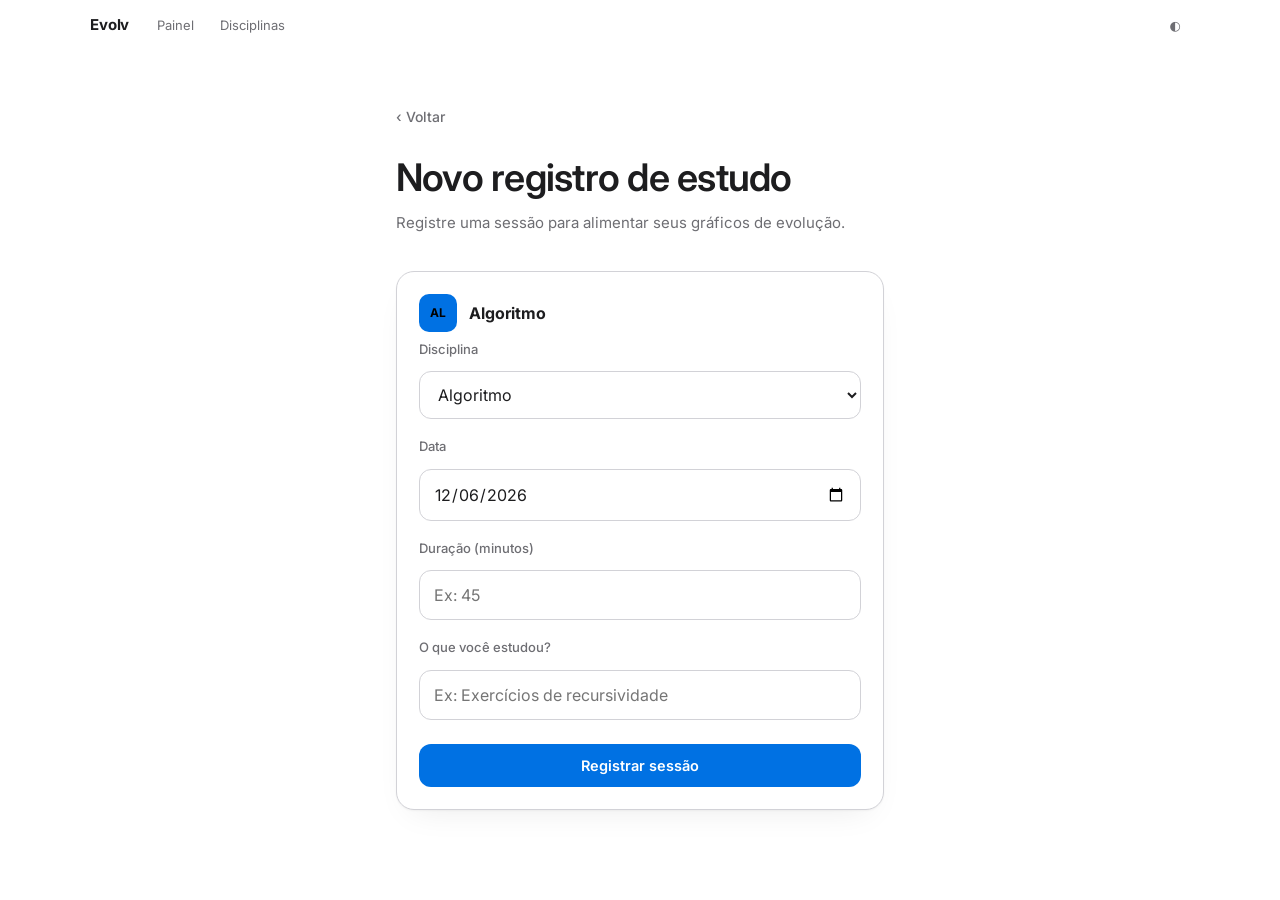
==== add-log.html @ 8ce438cb "páginas separadas por rota e dados prontos para API" ====
<!doctype html>
<html lang="pt-BR">
<head>
<meta charset="utf-8">
<meta name="viewport" content="width=device-width, initial-scale=1, viewport-fit=cover">
<title>Novo registro de estudo — Evolv</title>
<script>try{var t=localStorage.getItem('evolv:theme');if(t)document.documentElement.dataset.theme=t;}catch(e){}</script>
<link rel="icon" href="data:image/svg+xml,%3Csvg xmlns='http://www.w3.org/2000/svg' viewBox='0 0 100 100'%3E%3Crect width='100' height='100' rx='22' fill='%23000'/%3E%3Ctext x='50' y='67' font-size='54' font-family='Arial' fill='%23fff' text-anchor='middle'%3EE%3C/text%3E%3C/svg%3E">
<link rel="preconnect" href="https://fonts.googleapis.com">
<link rel="preconnect" href="https://fonts.gstatic.com" crossorigin>
<link href="https://fonts.googleapis.com/css2?family=Inter:wght@400;500;600;700&display=swap" rel="stylesheet">
<link rel="stylesheet" href="css/theme.css">
<link rel="stylesheet" href="css/base.css">
<link rel="stylesheet" href="css/nav.css">
<link rel="stylesheet" href="css/components.css">
<link rel="stylesheet" href="css/animations.css">
</head>
<body>

<nav id="navbar">
  <div class="nav-inner">
    <a href="index.html" class="nav-logo">Evolv</a>
    <div class="nav-links">
      <a href="dashboard.html">Painel</a>
      <a href="index.html#subjects">Disciplinas</a>
    </div>
    <div class="nav-right">
      <button class="theme-btn" data-act="theme" title="Alternar tema">◐</button>
    </div>
  </div>
</nav>

<main class="app-main">
  <div class="container" style="max-width:600px">
    <a class="back-link" href="javascript:history.back()">‹ Voltar</a>
    <div class="page-head"><div><h1>Novo registro de estudo</h1><p>Registre uma sessão para alimentar seus gráficos de evolução.</p></div></div>

    <div class="card">
      <div class="subject-ctx" id="subjectCtx"></div>
      <form id="logForm" class="form-card">
        <div class="field">
          <label for="subjectSelect">Disciplina</label>
          <select id="subjectSelect" required></select>
        </div>
        <div class="field">
          <label for="date">Data</label>
          <input id="date" type="date" required>
        </div>
        <div class="field">
          <label for="minutes">Duração (minutos)</label>
          <input id="minutes" type="number" min="1" placeholder="Ex: 45" required>
        </div>
        <div class="field">
          <label for="content">O que você estudou?</label>
          <input id="content" maxlength="160" placeholder="Ex: Exercícios de recursividade">
        </div>
        <div class="form-actions">
          <button type="submit" class="btn block">Registrar sessão</button>
        </div>
      </form>
    </div>
  </div>
</main>

<script src="js/core/utils.js"></script>
<script src="js/core/state.js"></script>
<script src="js/data/database.js"></script>
<script src="js/services/services.js"></script>
<script src="js/ui/reveal.js"></script>
<script src="js/pages/add-log.js"></script>
</body>
</html>
---- css/theme.css ----
:root{
  --bg:#ffffff; --bg2:#f5f5f7; --panel:#ffffff; --text:#1d1d1f; --muted:#6e6e73; --line:#d2d2d7;
  --accent:#0071e3; --good:#1d8a3f; --bad:#d70015;
  --shadow:0 1px 2px #0000000a, 0 14px 34px -16px #00000018;
  --radius:18px;
  color-scheme:light;
}
:root[data-theme="dark"]{
  --bg:#000000; --bg2:#1d1d1f; --panel:#161617; --text:#f5f5f7; --muted:#98989d; --line:#39393c;
  --accent:#2997ff; --shadow:0 1px 2px #0000004d, 0 14px 34px -16px #00000070;
  color-scheme:dark;
}
@media(prefers-color-scheme:dark){
  :root:not([data-theme="light"]):not([data-theme="dark"]){
    --bg:#000000; --bg2:#1d1d1f; --panel:#161617; --text:#f5f5f7; --muted:#98989d; --line:#39393c;
    --accent:#2997ff; --shadow:0 1px 2px #0000004d, 0 14px 34px -16px #00000070;
    color-scheme:dark;
  }
}
---- css/base.css ----
*{box-sizing:border-box;margin:0;padding:0}
:root{padding-top:env(safe-area-inset-top,0px);padding-bottom:env(safe-area-inset-bottom,0px)}
html{scroll-behavior:smooth;scroll-padding-top:64px}
body{
  background:var(--bg); color:var(--text);
  font-family:-apple-system,BlinkMacSystemFont,"SF Pro Text","Inter",ui-sans-serif,system-ui,"Segoe UI",Roboto,sans-serif;
  font-size:16px; line-height:1.5; -webkit-font-smoothing:antialiased;
  transition:background .35s ease, color .35s ease;
}
h1,h2,h3,h4{font-family:-apple-system,BlinkMacSystemFont,"SF Pro Display","Inter",ui-sans-serif,system-ui,sans-serif;letter-spacing:-.02em;font-weight:600}
button{font:inherit;color:inherit;background:none;border:0;cursor:pointer}
a{color:inherit;text-decoration:none}
input,select{font:inherit;color:var(--text);background:var(--panel);border:1px solid var(--line);border-radius:12px;padding:12px 14px;min-width:0;outline:0;transition:border-color .2s,box-shadow .2s}
input:focus,select:focus{border-color:var(--accent);box-shadow:0 0 0 4px color-mix(in srgb,var(--accent) 16%,transparent)}
label{display:block;font-size:13px;color:var(--muted);margin-bottom:6px;font-weight:500}
::selection{background:color-mix(in srgb,var(--accent) 25%,transparent)}
.container{max-width:1100px;margin:0 auto;padding-left:clamp(20px,5vw,56px);padding-right:clamp(20px,5vw,56px)}
.muted{color:var(--muted)}
.eyebrow{font-size:12px;font-weight:600;letter-spacing:.08em;text-transform:uppercase;color:var(--muted);margin-bottom:10px}
.section{padding:96px 0}
.section.tight{padding:72px 0}
.section-head{max-width:640px;margin:0 auto 48px;text-align:center}
.section-head h2{font-size:clamp(26px,4vw,40px)}
.section-head p{margin-top:14px;color:var(--muted);font-size:17px}
.dark-band{background:var(--bg2);color:var(--text)}
.pill{display:inline-flex;align-items:center;gap:8px;padding:11px 22px;border-radius:99px;font-weight:600;font-size:14.5px;transition:transform .2s ease,opacity .2s ease,background .2s ease}
.pill:active{transform:scale(.97)}
.pill.primary{background:var(--text);color:var(--bg)}
.pill.primary:hover{opacity:.82}
.pill.secondary{background:transparent;color:var(--accent);border:1px solid var(--line)}
.pill.secondary:hover{border-color:var(--accent)}
.back-link{display:inline-flex;align-items:center;gap:6px;color:var(--muted);font-size:14px;font-weight:500;margin-bottom:22px}
.back-link:hover{color:var(--text)}
---- css/nav.css ----
#navbar{position:fixed;top:0;left:0;right:0;z-index:100;height:52px;display:flex;align-items:center;
  padding:0 clamp(16px,5vw,32px);padding-top:env(safe-area-inset-top,0px);
  background:color-mix(in srgb, var(--bg) 78%, transparent);backdrop-filter:blur(20px) saturate(1.6);
  border-bottom:1px solid transparent;transition:border-color .3s}
#navbar.scrolled{border-bottom-color:var(--line)}
.nav-inner{max-width:1100px;margin:0 auto;width:100%;display:flex;align-items:center;gap:28px}
.nav-logo{font-size:15px;font-weight:700;letter-spacing:-.01em}
.nav-links{display:flex;gap:26px;font-size:13px;color:var(--muted);flex:1}
.nav-links a{transition:color .2s}
.nav-links a:hover,.nav-links a.on{color:var(--text)}
.nav-right{display:flex;align-items:center;gap:10px}
.theme-btn{width:30px;height:30px;border-radius:8px;display:grid;place-items:center;color:var(--muted);font-size:13px;transition:background .2s,color .2s}
.theme-btn:hover{background:var(--bg2);color:var(--text)}
.nav-cta{background:var(--accent);color:#fff;padding:7px 16px;border-radius:99px;font-size:13px;font-weight:600;transition:opacity .2s}
.nav-cta:hover{opacity:.85}
@media(max-width:720px){.nav-links{display:none}}
---- css/components.css ----
.app-main{padding:104px 0 90px}
.page-head{display:flex;align-items:flex-end;justify-content:space-between;gap:20px;margin-bottom:36px;flex-wrap:wrap}
.page-head h1{font-size:clamp(26px,4vw,38px);display:flex;align-items:center;gap:12px}
.page-head p{color:var(--muted);margin-top:6px;font-size:15px}

.grid{display:grid;gap:14px}
.kpis{grid-template-columns:repeat(auto-fit,minmax(160px,1fr))}
.two{grid-template-columns:repeat(auto-fit,minmax(340px,1fr))}
.mt{margin-top:14px}

.card{background:var(--panel);border:1px solid var(--line);border-radius:var(--radius);padding:22px;box-shadow:var(--shadow)}
.card h3{font-size:13px;color:var(--muted);font-weight:600;margin-bottom:12px;text-transform:uppercase;letter-spacing:.04em}
.kpi b{display:block;font-size:30px;font-weight:700;color:var(--c,var(--text))}
.kpi span{color:var(--muted);font-size:13px}

.btn{background:var(--c,var(--accent));color:#fff;border-radius:12px;padding:11px 20px;font-weight:600;font-size:14.5px;transition:transform .15s,opacity .2s}
.btn:hover{opacity:.88}
.btn:active{transform:scale(.97)}
.btn.ghost{background:var(--bg2);color:var(--text)}
.btn.block{width:100%;text-align:center;display:block}

.subj-grid-app{display:grid;grid-template-columns:repeat(auto-fit,minmax(230px,1fr));gap:14px}
.subj-card-app{background:var(--panel);border:1px solid var(--line);border-radius:var(--radius);padding:22px;transition:transform .25s,box-shadow .25s;text-align:left}
.subj-card-app:hover{transform:translateY(-4px);box-shadow:var(--shadow)}
.subj-card-app .badge{width:38px;height:38px;border-radius:10px;display:grid;place-items:center;font-weight:700;font-size:12px;color:#000;margin-bottom:14px}
.subj-card-app h3{font-size:16px;margin-bottom:10px}
.subj-card-app .bar{height:6px;background:var(--bg2);border-radius:6px;overflow:hidden;margin-bottom:8px}
.subj-card-app .fill{height:100%;border-radius:6px;background:var(--c);transition:width 1s cubic-bezier(.2,.8,.2,1)}
.subj-card-app .meta{display:flex;justify-content:space-between;font-size:12.5px;color:var(--muted)}

.tabs,.chips{display:flex;gap:6px;flex-wrap:wrap;margin-bottom:16px}
.tabs a,.chips button{padding:7px 16px;border-radius:99px;background:var(--bg2);color:var(--muted);font-size:13.5px;font-weight:500;transition:all .2s}
.tabs a.on,.chips button.on{background:var(--text);color:var(--bg)}

.list-card{padding:6px 22px}
.li{display:flex;align-items:center;gap:12px;padding:14px 0;border-bottom:1px solid var(--line)}
.li:last-child{border:0}
.li.done .t{text-decoration:line-through;color:var(--muted)}
.t{flex:1;font-size:14.5px}
.chk{width:22px;height:22px;border-radius:50%;border:1.5px solid var(--c);flex:none;display:grid;place-items:center;color:#fff;font-size:11px;transition:background .2s,transform .2s}
.chk:hover{transform:scale(1.12)}
.done .chk{background:var(--c);border-color:var(--c)}
.due{font-size:12px;padding:3px 11px;border-radius:99px;background:var(--bg2);color:var(--muted)}
.due.late{background:color-mix(in srgb,var(--bad) 14%,transparent);color:var(--bad)}
.x{color:var(--muted);opacity:.5;width:24px;font-size:15px;transition:opacity .2s,color .2s}
.x:hover{opacity:1;color:var(--bad)}
.empty{text-align:center;color:var(--muted);padding:34px 0;font-size:14px}

.chart{width:100%;height:auto;display:block}
.gl{stroke:var(--line)}
.tx{fill:var(--muted);font-size:11px}
.ln{fill:none;stroke-width:2.4;stroke-linecap:round;stroke-linejoin:round}
.leg{display:flex;gap:14px;flex-wrap:wrap;font-size:12.5px;color:var(--muted);margin-top:10px}
.leg span{display:flex;align-items:center;gap:6px}
.dot{width:9px;height:9px;border-radius:50%;background:var(--c);flex:none;display:inline-block}
.dot.big{width:14px;height:14px}

.form-card{max-width:480px;margin:0 auto;display:grid;gap:18px}
.field{display:grid;gap:6px}
.subject-ctx{display:flex;align-items:center;gap:12px;margin-bottom:8px}
.subject-ctx .badge{width:38px;height:38px;border-radius:10px;display:grid;place-items:center;font-weight:700;font-size:12px;color:#000}
.subject-ctx b{font-size:16px}
.form-actions{display:flex;gap:10px;margin-top:6px}
---- css/animations.css ----
.reveal{opacity:0;transform:translateY(22px);transition:opacity .8s cubic-bezier(.2,.7,.2,1),transform .8s cubic-bezier(.2,.7,.2,1)}
.reveal.in{opacity:1;transform:none}
.reveal.scale{transform:translateY(14px) scale(.97)}
.reveal.scale.in{transform:none}
.stagger>*{opacity:0;transform:translateY(18px);transition:opacity .6s ease,transform .6s ease}
.stagger.in>*{opacity:1;transform:none}
.stagger.in>*:nth-child(1){transition-delay:.02s}.stagger.in>*:nth-child(2){transition-delay:.07s}
.stagger.in>*:nth-child(3){transition-delay:.12s}.stagger.in>*:nth-child(4){transition-delay:.17s}
.stagger.in>*:nth-child(5){transition-delay:.22s}

@keyframes fadeIn{from{opacity:0;transform:translateY(8px)}}
@keyframes grow{from{transform:scaleY(0)}}
@keyframes draw{from{stroke-dasharray:1;stroke-dashoffset:1}to{stroke-dasharray:1;stroke-dashoffset:0}}
.anim .card,.anim .li,.anim .subj-card-app{animation:fadeIn .5s both}
.anim .grid>:nth-child(2){animation-delay:.05s}.anim .grid>:nth-child(3){animation-delay:.1s}.anim .grid>:nth-child(4){animation-delay:.15s}
.anim rect.bx{animation:grow .6s both;transform-box:fill-box;transform-origin:bottom}
.anim .ln{animation:draw 1.1s both}

@media(prefers-reduced-motion:reduce){*{animation:none!important;transition:none!important}}
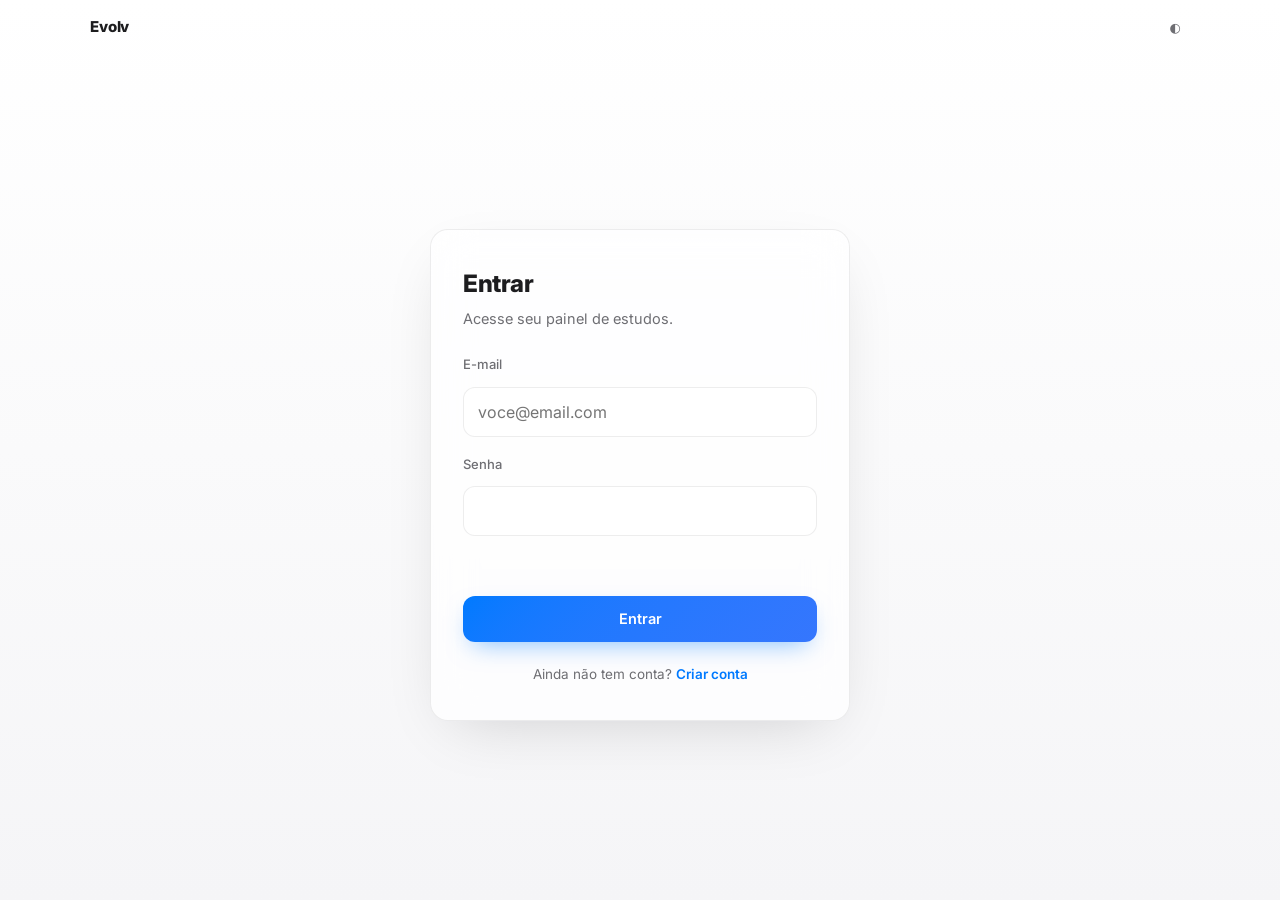
==== commit 5b3a0559: "api insert and login" ====
--- a/add-log.html
+++ b/add-log.html
@@ -22,10 +22,15 @@
     <a href="index.html" class="nav-logo">Evolv</a>
     <div class="nav-links">
       <a href="dashboard.html">Painel</a>
-      <a href="index.html#subjects">Disciplinas</a>
+      <a href="about.html">Sobre</a>
     </div>
     <div class="nav-right">
       <button class="theme-btn" data-act="theme" title="Alternar tema">◐</button>
+      <span data-auth="out" style="display:none"><a href="login.html" class="nav-cta">Entrar</a></span>
+      <span data-auth="in" style="display:none;align-items:center;gap:12px">
+        <a href="profile.html" class="nav-avatar" id="navAvatar">?</a>
+        <a href="javascript:void(0)" class="nav-logout" data-act="logout">Sair</a>
+      </span>
     </div>
   </div>
 </nav>
@@ -65,6 +70,7 @@
 <script src="js/core/utils.js"></script>
 <script src="js/core/state.js"></script>
 <script src="js/data/database.js"></script>
+<script src="js/services/auth.js"></script>
 <script src="js/services/services.js"></script>
 <script src="js/ui/reveal.js"></script>
 <script src="js/pages/add-log.js"></script>
--- a/css/theme.css
+++ b/css/theme.css
@@ -1,19 +1,34 @@
 :root{
-  --bg:#ffffff; --bg2:#f5f5f7; --panel:#ffffff; --text:#1d1d1f; --muted:#6e6e73; --line:#d2d2d7;
-  --accent:#0071e3; --good:#1d8a3f; --bad:#d70015;
+  --bg:#ffffff; --bg-gradient: linear-gradient(180deg,#ffffff 0%,#f5f5f7 100%);
+  --bg2:#f5f5f7; --panel:#ffffff;
+  --glass-bg: rgba(255,255,255,0.72); --glass-border: rgba(0,0,0,0.07); --glass-blur: 20px;
+  --text:#1d1d1f; --muted:#6e6e73; --line:#d2d2d7;
+  --accent:#007aff; --accent2:#986ffa; --good:#1d8a3f; --bad:#d70015;
   --shadow:0 1px 2px #0000000a, 0 14px 34px -16px #00000018;
+  --shadow-glass:0 20px 60px -24px rgba(0,0,0,0.18);
   --radius:18px;
+  --ease: cubic-bezier(.25,1,.5,1);
   color-scheme:light;
 }
 :root[data-theme="dark"]{
-  --bg:#000000; --bg2:#1d1d1f; --panel:#161617; --text:#f5f5f7; --muted:#98989d; --line:#39393c;
-  --accent:#2997ff; --shadow:0 1px 2px #0000004d, 0 14px 34px -16px #00000070;
+  --bg:#000000; --bg-gradient: radial-gradient(circle at 15% -10%, rgba(0,122,255,0.16), transparent 45%), radial-gradient(circle at 85% 0%, rgba(152,111,250,0.14), transparent 40%), linear-gradient(180deg,#000000 0%,#0d0d11 100%);
+  --bg2:#1d1d1f; --panel:#1c1c1e;
+  --glass-bg: rgba(255,255,255,0.055); --glass-border: rgba(255,255,255,0.08); --glass-blur: 20px;
+  --text:#f5f5f7; --muted:#98989d; --line:#39393c;
+  --accent:#0a84ff; --accent2:#a879ff; --good:#32d74b; --bad:#ff453a;
+  --shadow:0 1px 2px #0000004d, 0 14px 34px -16px #00000070;
+  --shadow-glass:0 24px 70px -20px rgba(0,0,0,0.65);
   color-scheme:dark;
 }
 @media(prefers-color-scheme:dark){
   :root:not([data-theme="light"]):not([data-theme="dark"]){
-    --bg:#000000; --bg2:#1d1d1f; --panel:#161617; --text:#f5f5f7; --muted:#98989d; --line:#39393c;
-    --accent:#2997ff; --shadow:0 1px 2px #0000004d, 0 14px 34px -16px #00000070;
+    --bg:#000000; --bg-gradient: radial-gradient(circle at 15% -10%, rgba(0,122,255,0.16), transparent 45%), radial-gradient(circle at 85% 0%, rgba(152,111,250,0.14), transparent 40%), linear-gradient(180deg,#000000 0%,#0d0d11 100%);
+    --bg2:#1d1d1f; --panel:#1c1c1e;
+    --glass-bg: rgba(255,255,255,0.055); --glass-border: rgba(255,255,255,0.08); --glass-blur: 20px;
+    --text:#f5f5f7; --muted:#98989d; --line:#39393c;
+    --accent:#0a84ff; --accent2:#a879ff; --good:#32d74b; --bad:#ff453a;
+    --shadow:0 1px 2px #0000004d, 0 14px 34px -16px #00000070;
+    --shadow-glass:0 24px 70px -20px rgba(0,0,0,0.65);
     color-scheme:dark;
   }
 }
--- a/css/base.css
+++ b/css/base.css
@@ -2,16 +2,16 @@
 :root{padding-top:env(safe-area-inset-top,0px);padding-bottom:env(safe-area-inset-bottom,0px)}
 html{scroll-behavior:smooth;scroll-padding-top:64px}
 body{
-  background:var(--bg); color:var(--text);
+  background:var(--bg-gradient); background-attachment:fixed; color:var(--text);
   font-family:-apple-system,BlinkMacSystemFont,"SF Pro Text","Inter",ui-sans-serif,system-ui,"Segoe UI",Roboto,sans-serif;
   font-size:16px; line-height:1.5; -webkit-font-smoothing:antialiased;
-  transition:background .35s ease, color .35s ease;
+  transition:background .5s var(--ease), color .35s var(--ease);
 }
-h1,h2,h3,h4{font-family:-apple-system,BlinkMacSystemFont,"SF Pro Display","Inter",ui-sans-serif,system-ui,sans-serif;letter-spacing:-.02em;font-weight:600}
+h1,h2,h3,h4{font-family:-apple-system,BlinkMacSystemFont,"SF Pro Display","Inter",ui-sans-serif,system-ui,sans-serif;letter-spacing:-.02em;font-weight:700}
 button{font:inherit;color:inherit;background:none;border:0;cursor:pointer}
 a{color:inherit;text-decoration:none}
-input,select{font:inherit;color:var(--text);background:var(--panel);border:1px solid var(--line);border-radius:12px;padding:12px 14px;min-width:0;outline:0;transition:border-color .2s,box-shadow .2s}
-input:focus,select:focus{border-color:var(--accent);box-shadow:0 0 0 4px color-mix(in srgb,var(--accent) 16%,transparent)}
+input,select{font:inherit;color:var(--text);background:var(--panel);border:1px solid var(--glass-border);border-radius:12px;padding:12px 14px;min-width:0;outline:0;transition:border-color .3s var(--ease),box-shadow .3s var(--ease)}
+input:focus,select:focus{border-color:var(--accent);box-shadow:0 0 0 4px color-mix(in srgb,var(--accent) 18%,transparent)}
 label{display:block;font-size:13px;color:var(--muted);margin-bottom:6px;font-weight:500}
 ::selection{background:color-mix(in srgb,var(--accent) 25%,transparent)}
 .container{max-width:1100px;margin:0 auto;padding-left:clamp(20px,5vw,56px);padding-right:clamp(20px,5vw,56px)}
@@ -20,14 +20,17 @@
 .section{padding:96px 0}
 .section.tight{padding:72px 0}
 .section-head{max-width:640px;margin:0 auto 48px;text-align:center}
-.section-head h2{font-size:clamp(26px,4vw,40px)}
+.section-head h2{font-size:clamp(26px,4vw,40px);font-weight:800}
 .section-head p{margin-top:14px;color:var(--muted);font-size:17px}
 .dark-band{background:var(--bg2);color:var(--text)}
-.pill{display:inline-flex;align-items:center;gap:8px;padding:11px 22px;border-radius:99px;font-weight:600;font-size:14.5px;transition:transform .2s ease,opacity .2s ease,background .2s ease}
+
+.pill{display:inline-flex;align-items:center;gap:8px;padding:12px 24px;border-radius:99px;font-weight:600;font-size:14.5px;transition:transform .35s var(--ease),opacity .3s var(--ease),box-shadow .35s var(--ease),background .3s var(--ease)}
+.pill:hover{transform:scale(1.02)}
 .pill:active{transform:scale(.97)}
-.pill.primary{background:var(--text);color:var(--bg)}
-.pill.primary:hover{opacity:.82}
-.pill.secondary{background:transparent;color:var(--accent);border:1px solid var(--line)}
-.pill.secondary:hover{border-color:var(--accent)}
-.back-link{display:inline-flex;align-items:center;gap:6px;color:var(--muted);font-size:14px;font-weight:500;margin-bottom:22px}
+.pill.primary{background:linear-gradient(135deg,var(--accent),var(--accent2));color:#fff;box-shadow:0 10px 30px -10px color-mix(in srgb,var(--accent) 60%,transparent)}
+.pill.primary:hover{box-shadow:0 16px 40px -10px color-mix(in srgb,var(--accent) 75%,transparent)}
+.pill.secondary{background:var(--glass-bg);backdrop-filter:blur(var(--glass-blur)) saturate(160%);-webkit-backdrop-filter:blur(var(--glass-blur)) saturate(160%);color:var(--text);border:1px solid var(--glass-border)}
+.pill.secondary:hover{border-color:color-mix(in srgb,var(--accent) 50%,var(--glass-border))}
+
+.back-link{display:inline-flex;align-items:center;gap:6px;color:var(--muted);font-size:14px;font-weight:500;margin-bottom:22px;transition:color .3s var(--ease)}
 .back-link:hover{color:var(--text)}
--- a/css/nav.css
+++ b/css/nav.css
@@ -1,16 +1,23 @@
-#navbar{position:fixed;top:0;left:0;right:0;z-index:100;height:52px;display:flex;align-items:center;
+#navbar{position:fixed;top:0;left:0;right:0;z-index:100;height:56px;display:flex;align-items:center;
   padding:0 clamp(16px,5vw,32px);padding-top:env(safe-area-inset-top,0px);
-  background:color-mix(in srgb, var(--bg) 78%, transparent);backdrop-filter:blur(20px) saturate(1.6);
-  border-bottom:1px solid transparent;transition:border-color .3s}
-#navbar.scrolled{border-bottom-color:var(--line)}
+  background:transparent;border-bottom:1px solid transparent;
+  transition:background .4s var(--ease),border-color .4s var(--ease)}
+#navbar.scrolled{
+  background:var(--glass-bg);backdrop-filter:blur(var(--glass-blur)) saturate(160%);-webkit-backdrop-filter:blur(var(--glass-blur)) saturate(160%);
+  border-bottom-color:var(--glass-border)}
 .nav-inner{max-width:1100px;margin:0 auto;width:100%;display:flex;align-items:center;gap:28px}
-.nav-logo{font-size:15px;font-weight:700;letter-spacing:-.01em}
+.nav-logo{font-size:15px;font-weight:800;letter-spacing:-.01em}
 .nav-links{display:flex;gap:26px;font-size:13px;color:var(--muted);flex:1}
-.nav-links a{transition:color .2s}
+.nav-links a{transition:color .3s var(--ease)}
 .nav-links a:hover,.nav-links a.on{color:var(--text)}
-.nav-right{display:flex;align-items:center;gap:10px}
-.theme-btn{width:30px;height:30px;border-radius:8px;display:grid;place-items:center;color:var(--muted);font-size:13px;transition:background .2s,color .2s}
-.theme-btn:hover{background:var(--bg2);color:var(--text)}
-.nav-cta{background:var(--accent);color:#fff;padding:7px 16px;border-radius:99px;font-size:13px;font-weight:600;transition:opacity .2s}
-.nav-cta:hover{opacity:.85}
+.nav-right{display:flex;align-items:center;gap:12px}
+.theme-btn{width:30px;height:30px;border-radius:8px;display:grid;place-items:center;color:var(--muted);font-size:13px;transition:background .3s var(--ease),color .3s var(--ease),transform .3s var(--ease)}
+.theme-btn:hover{background:var(--glass-bg);color:var(--text);transform:scale(1.06)}
+.nav-cta{background:linear-gradient(135deg,var(--accent),var(--accent2));color:#fff;padding:8px 18px;border-radius:99px;font-size:13px;font-weight:600;transition:transform .3s var(--ease),box-shadow .3s var(--ease)}
+.nav-cta:hover{transform:scale(1.04);box-shadow:0 10px 26px -8px color-mix(in srgb,var(--accent) 60%,transparent)}
+.nav-avatar{width:28px;height:28px;border-radius:50%;background:var(--glass-bg);border:1px solid var(--glass-border);color:var(--text);display:grid;place-items:center;font-size:12px;font-weight:700;overflow:hidden;flex:none;transition:transform .3s var(--ease),border-color .3s var(--ease)}
+.nav-avatar:hover{transform:scale(1.08);border-color:color-mix(in srgb,var(--accent) 50%,var(--glass-border))}
+.nav-avatar img{width:100%;height:100%;object-fit:cover}
+.nav-logout{color:var(--muted);font-size:13px;font-weight:500;transition:color .3s var(--ease)}
+.nav-logout:hover{color:var(--text)}
 @media(max-width:720px){.nav-links{display:none}}
--- a/css/components.css
+++ b/css/components.css
@@ -1,6 +1,6 @@
 .app-main{padding:104px 0 90px}
 .page-head{display:flex;align-items:flex-end;justify-content:space-between;gap:20px;margin-bottom:36px;flex-wrap:wrap}
-.page-head h1{font-size:clamp(26px,4vw,38px);display:flex;align-items:center;gap:12px}
+.page-head h1{font-size:clamp(26px,4vw,38px);display:flex;align-items:center;gap:12px;font-weight:800}
 .page-head p{color:var(--muted);margin-top:6px;font-size:15px}
 
 .grid{display:grid;gap:14px}
@@ -8,46 +8,62 @@
 .two{grid-template-columns:repeat(auto-fit,minmax(340px,1fr))}
 .mt{margin-top:14px}
 
-.card{background:var(--panel);border:1px solid var(--line);border-radius:var(--radius);padding:22px;box-shadow:var(--shadow)}
+.card{
+  background:var(--glass-bg); backdrop-filter:blur(var(--glass-blur)) saturate(160%); -webkit-backdrop-filter:blur(var(--glass-blur)) saturate(160%);
+  border:1px solid var(--glass-border); border-radius:var(--radius); padding:24px;
+  box-shadow:var(--shadow-glass);
+  transition:border-color .35s var(--ease), box-shadow .35s var(--ease);
+}
 .card h3{font-size:13px;color:var(--muted);font-weight:600;margin-bottom:12px;text-transform:uppercase;letter-spacing:.04em}
-.kpi b{display:block;font-size:30px;font-weight:700;color:var(--c,var(--text))}
+.kpi b{display:block;font-size:32px;font-weight:800;color:var(--c,var(--text));letter-spacing:-.02em}
 .kpi span{color:var(--muted);font-size:13px}
 
-.btn{background:var(--c,var(--accent));color:#fff;border-radius:12px;padding:11px 20px;font-weight:600;font-size:14.5px;transition:transform .15s,opacity .2s}
-.btn:hover{opacity:.88}
+.btn{
+  background:linear-gradient(135deg,var(--c,var(--accent)),color-mix(in srgb,var(--c,var(--accent)) 65%, var(--accent2)));
+  color:#fff;border-radius:12px;padding:12px 22px;font-weight:600;font-size:14.5px;
+  transition:transform .35s var(--ease),box-shadow .35s var(--ease),opacity .3s var(--ease);
+  box-shadow:0 10px 26px -10px color-mix(in srgb,var(--c,var(--accent)) 55%,transparent);
+}
+.btn:hover{transform:scale(1.02);box-shadow:0 16px 36px -10px color-mix(in srgb,var(--c,var(--accent)) 70%,transparent)}
 .btn:active{transform:scale(.97)}
-.btn.ghost{background:var(--bg2);color:var(--text)}
+.btn.ghost{background:var(--glass-bg);backdrop-filter:blur(var(--glass-blur)) saturate(160%);-webkit-backdrop-filter:blur(var(--glass-blur)) saturate(160%);color:var(--text);border:1px solid var(--glass-border);box-shadow:none}
+.btn.ghost:hover{border-color:color-mix(in srgb,var(--accent) 45%,var(--glass-border));box-shadow:none}
 .btn.block{width:100%;text-align:center;display:block}
 
 .subj-grid-app{display:grid;grid-template-columns:repeat(auto-fit,minmax(230px,1fr));gap:14px}
-.subj-card-app{background:var(--panel);border:1px solid var(--line);border-radius:var(--radius);padding:22px;transition:transform .25s,box-shadow .25s;text-align:left}
-.subj-card-app:hover{transform:translateY(-4px);box-shadow:var(--shadow)}
+.subj-card-app{
+  background:var(--glass-bg);backdrop-filter:blur(var(--glass-blur)) saturate(160%);-webkit-backdrop-filter:blur(var(--glass-blur)) saturate(160%);
+  border:1px solid var(--glass-border);border-radius:var(--radius);padding:22px;text-align:left;
+  transition:transform .35s var(--ease), border-color .35s var(--ease), box-shadow .35s var(--ease);
+}
+.subj-card-app:hover{transform:scale(1.02) translateY(-2px);box-shadow:var(--shadow-glass);border-color:color-mix(in srgb,var(--accent) 35%,var(--glass-border))}
 .subj-card-app .badge{width:38px;height:38px;border-radius:10px;display:grid;place-items:center;font-weight:700;font-size:12px;color:#000;margin-bottom:14px}
-.subj-card-app h3{font-size:16px;margin-bottom:10px}
-.subj-card-app .bar{height:6px;background:var(--bg2);border-radius:6px;overflow:hidden;margin-bottom:8px}
-.subj-card-app .fill{height:100%;border-radius:6px;background:var(--c);transition:width 1s cubic-bezier(.2,.8,.2,1)}
+.subj-card-app h3{font-size:16px;margin-bottom:10px;font-weight:700}
+.subj-card-app .bar{height:6px;background:color-mix(in srgb, var(--text) 8%, transparent);border-radius:6px;overflow:hidden;margin-bottom:8px}
+.subj-card-app .fill{height:100%;border-radius:6px;background:var(--c);transition:width 1s var(--ease)}
 .subj-card-app .meta{display:flex;justify-content:space-between;font-size:12.5px;color:var(--muted)}
 
 .tabs,.chips{display:flex;gap:6px;flex-wrap:wrap;margin-bottom:16px}
-.tabs a,.chips button{padding:7px 16px;border-radius:99px;background:var(--bg2);color:var(--muted);font-size:13.5px;font-weight:500;transition:all .2s}
-.tabs a.on,.chips button.on{background:var(--text);color:var(--bg)}
+.tabs a,.chips button{padding:7px 16px;border-radius:99px;background:var(--glass-bg);backdrop-filter:blur(var(--glass-blur));-webkit-backdrop-filter:blur(var(--glass-blur));border:1px solid var(--glass-border);color:var(--muted);font-size:13.5px;font-weight:500;transition:all .3s var(--ease)}
+.tabs a:hover,.chips button:hover{border-color:color-mix(in srgb,var(--accent) 40%,var(--glass-border))}
+.tabs a.on,.chips button.on{background:linear-gradient(135deg,var(--accent),var(--accent2));color:#fff;border-color:transparent}
 
 .list-card{padding:6px 22px}
-.li{display:flex;align-items:center;gap:12px;padding:14px 0;border-bottom:1px solid var(--line)}
+.li{display:flex;align-items:center;gap:12px;padding:14px 0;border-bottom:1px solid var(--glass-border)}
 .li:last-child{border:0}
 .li.done .t{text-decoration:line-through;color:var(--muted)}
 .t{flex:1;font-size:14.5px}
-.chk{width:22px;height:22px;border-radius:50%;border:1.5px solid var(--c);flex:none;display:grid;place-items:center;color:#fff;font-size:11px;transition:background .2s,transform .2s}
-.chk:hover{transform:scale(1.12)}
+.chk{width:22px;height:22px;border-radius:50%;border:1.5px solid var(--c);flex:none;display:grid;place-items:center;color:#fff;font-size:11px;transition:background .3s var(--ease),transform .3s var(--ease)}
+.chk:hover{transform:scale(1.15)}
 .done .chk{background:var(--c);border-color:var(--c)}
-.due{font-size:12px;padding:3px 11px;border-radius:99px;background:var(--bg2);color:var(--muted)}
-.due.late{background:color-mix(in srgb,var(--bad) 14%,transparent);color:var(--bad)}
-.x{color:var(--muted);opacity:.5;width:24px;font-size:15px;transition:opacity .2s,color .2s}
+.due{font-size:12px;padding:3px 11px;border-radius:99px;background:var(--glass-bg);border:1px solid var(--glass-border);color:var(--muted)}
+.due.late{background:color-mix(in srgb,var(--bad) 16%,transparent);color:var(--bad);border-color:transparent}
+.x{color:var(--muted);opacity:.5;width:24px;font-size:15px;transition:opacity .3s var(--ease),color .3s var(--ease)}
 .x:hover{opacity:1;color:var(--bad)}
 .empty{text-align:center;color:var(--muted);padding:34px 0;font-size:14px}
 
 .chart{width:100%;height:auto;display:block}
-.gl{stroke:var(--line)}
+.gl{stroke:var(--glass-border)}
 .tx{fill:var(--muted);font-size:11px}
 .ln{fill:none;stroke-width:2.4;stroke-linecap:round;stroke-linejoin:round}
 .leg{display:flex;gap:14px;flex-wrap:wrap;font-size:12.5px;color:var(--muted);margin-top:10px}
@@ -61,3 +77,59 @@
 .subject-ctx .badge{width:38px;height:38px;border-radius:10px;display:grid;place-items:center;font-weight:700;font-size:12px;color:#000}
 .subject-ctx b{font-size:16px}
 .form-actions{display:flex;gap:10px;margin-top:6px}
+
+.nav-avatar{width:28px;height:28px;border-radius:50%;background:var(--text);color:var(--bg);display:grid;place-items:center;font-size:12px;font-weight:700;overflow:hidden;flex:none}
+.nav-avatar img{width:100%;height:100%;object-fit:cover}
+.nav-right{display:flex;align-items:center;gap:12px}
+
+.auth-shell{min-height:100svh;display:flex;align-items:center;justify-content:center;padding:110px 20px 60px}
+.auth-card{
+  width:100%;max-width:420px;
+  background:var(--glass-bg);backdrop-filter:blur(var(--glass-blur)) saturate(160%);-webkit-backdrop-filter:blur(var(--glass-blur)) saturate(160%);
+  border:1px solid var(--glass-border);border-radius:var(--radius);padding:36px 32px;box-shadow:var(--shadow-glass);
+}
+.auth-card h1{font-size:24px;margin-bottom:6px;font-weight:800}
+.auth-card>p{color:var(--muted);font-size:14.5px;margin-bottom:26px}
+.auth-switch{text-align:center;margin-top:22px;font-size:13.5px;color:var(--muted)}
+.auth-switch a{color:var(--accent);font-weight:600}
+.form-error{color:var(--bad);font-size:13px;min-height:18px}
+
+.autocomplete{position:relative}
+.suggest-list{
+  position:absolute;top:calc(100% + 6px);left:0;right:0;z-index:20;overflow:hidden;display:none;border-radius:12px;
+  background:var(--glass-bg);backdrop-filter:blur(var(--glass-blur)) saturate(160%);-webkit-backdrop-filter:blur(var(--glass-blur)) saturate(160%);
+  border:1px solid var(--glass-border);box-shadow:var(--shadow-glass);
+}
+.suggest-list.open{display:block}
+.suggest-item{display:flex;align-items:baseline;gap:10px;width:100%;padding:11px 14px;text-align:left;transition:background .2s var(--ease)}
+.suggest-item:hover{background:color-mix(in srgb, var(--text) 6%, transparent)}
+.suggest-item b{color:var(--accent);font-size:12px;width:30px;flex:none}
+.suggest-item span{font-size:13.5px;color:var(--text)}
+.field-hint{font-size:12px;color:var(--muted);margin-top:4px}
+
+.checkbox-row{display:flex;align-items:flex-start;gap:10px;font-size:13.5px;color:var(--muted)}
+.checkbox-row input{width:16px;height:16px;margin-top:2px;flex:none}
+
+.avatar-upload{display:flex;align-items:center;gap:16px;margin-bottom:20px}
+.avatar-preview{width:64px;height:64px;border-radius:50%;background:var(--glass-bg);border:1px solid var(--glass-border);color:var(--muted);display:grid;place-items:center;font-size:22px;font-weight:700;overflow:hidden;flex:none}
+.avatar-preview img{width:100%;height:100%;object-fit:cover}
+.upload-btn{position:relative;overflow:hidden}
+.upload-btn input[type=file]{position:absolute;inset:0;opacity:0;cursor:pointer}
+
+.swatches{display:flex;gap:8px;flex-wrap:wrap}
+.swatch{width:28px;height:28px;border-radius:50%;transition:transform .3s var(--ease),box-shadow .3s var(--ease)}
+.swatch:hover{transform:scale(1.15)}
+.swatch.on{box-shadow:0 0 0 3px var(--bg),0 0 0 5px var(--text)}
+
+.about-hero{padding:150px 0 60px;text-align:center}
+.about-hero h1{font-size:clamp(34px,5.5vw,54px);font-weight:800}
+.about-hero p{color:var(--muted);max-width:640px;margin:16px auto 0;font-size:17px}
+.about-body{max-width:680px;margin:0 auto;font-size:16px;line-height:1.75}
+.about-body p{margin-bottom:18px;color:var(--text)}
+.credit-card{
+  max-width:420px;margin:60px auto 0;text-align:center;padding:36px;border-radius:var(--radius);
+  background:var(--glass-bg);backdrop-filter:blur(var(--glass-blur)) saturate(160%);-webkit-backdrop-filter:blur(var(--glass-blur)) saturate(160%);
+  border:1px solid var(--glass-border);box-shadow:var(--shadow-glass);
+}
+.credit-card .name{font-size:22px;font-weight:800}
+.credit-card .role{color:var(--muted);font-size:13px;text-transform:uppercase;letter-spacing:.08em;margin-top:6px}
--- a/css/animations.css
+++ b/css/animations.css
@@ -1,8 +1,8 @@
-.reveal{opacity:0;transform:translateY(22px);transition:opacity .8s cubic-bezier(.2,.7,.2,1),transform .8s cubic-bezier(.2,.7,.2,1)}
+.reveal{opacity:0;transform:translateY(22px);transition:opacity .9s var(--ease),transform .9s var(--ease)}
 .reveal.in{opacity:1;transform:none}
 .reveal.scale{transform:translateY(14px) scale(.97)}
 .reveal.scale.in{transform:none}
-.stagger>*{opacity:0;transform:translateY(18px);transition:opacity .6s ease,transform .6s ease}
+.stagger>*{opacity:0;transform:translateY(18px);transition:opacity .7s var(--ease),transform .7s var(--ease)}
 .stagger.in>*{opacity:1;transform:none}
 .stagger.in>*:nth-child(1){transition-delay:.02s}.stagger.in>*:nth-child(2){transition-delay:.07s}
 .stagger.in>*:nth-child(3){transition-delay:.12s}.stagger.in>*:nth-child(4){transition-delay:.17s}
